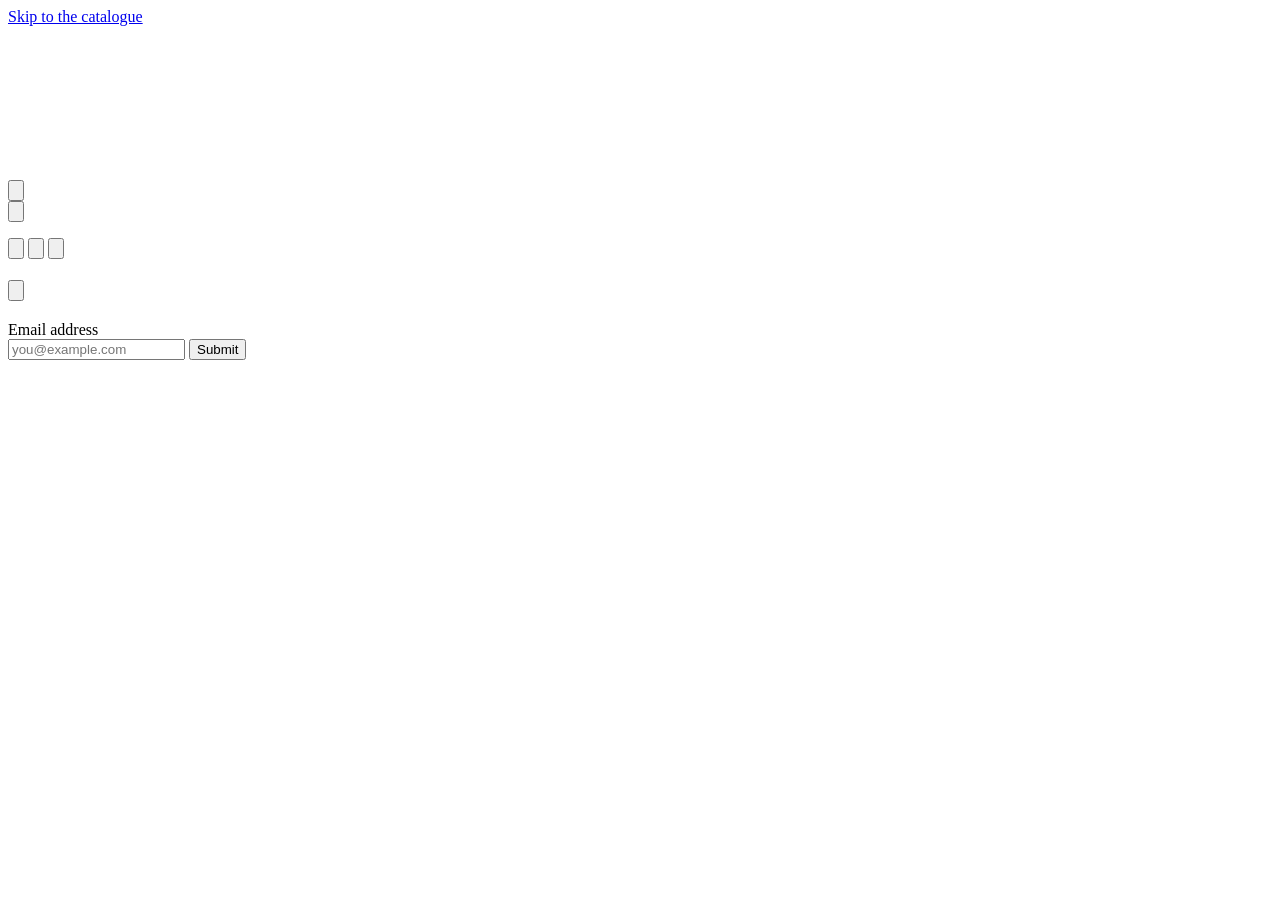
==== index.html @ f0e48a03 "Add files via upload" ====
<!doctype html>
<html lang="en" data-page="home" data-state="list">
<head>
<meta charset="utf-8">
<meta name="viewport" content="width=device-width, initial-scale=1">
<title>Paper &amp; Signal — Ideas worth printing</title>
<meta name="description" content="An independent publisher of short books, one film and one podcast about how things actually work.">
<meta name="theme-color" content="#201819">
<link rel="stylesheet" href="css/tokens.css">
<link rel="stylesheet" href="css/shell.css">
<link rel="stylesheet" href="css/catalog.css">
</head>
<body>

<a class="SkipLink" href="#catalogue">Skip to the catalogue</a>

<!-- =====================================================================
     The stage: a fixed colour fill, an optional tiled backdrop (film), and
     the WebGL canvas that draws the stack of books / the active book.
     ===================================================================== -->
<div class="Stage" aria-hidden="true">
  <div class="Stage__fill" id="stage-fill"></div>
  <div class="Stage__backdrop" id="stage-backdrop"></div>
  <div class="Stage__canvasBox">
    <canvas class="Stage__canvas" id="stage-canvas"></canvas>
  </div>
</div>

<!-- =====================================================================
     Fixed top-left menu: maker's mark, back control, the ruler of product
     indicators (scroll progress + jump targets), and the film / podcast /
     about controls.
     ===================================================================== -->
<nav class="Menu" id="menu" aria-label="Catalogue navigation">
  <button class="Menu__logo" id="menu-logo" aria-label="Paper &amp; Signal — back to the top">
    <svg class="Mark" viewBox="0 0 44 56" role="img" aria-hidden="true" focusable="false">
      <circle class="Mark__arc" cx="22" cy="28" r="17" pathLength="100" />
      <circle class="Mark__arc" cx="22" cy="28" r="11" pathLength="100" />
      <circle class="Mark__arc" cx="22" cy="28" r="5" pathLength="100" />
      <circle class="Mark__dot" cx="31" cy="39" r="2.2" />
    </svg>
  </button>

  <div class="Menu__rail">
    <button class="Menu__back" id="menu-back" type="button">
      <svg class="Menu__backIcon" viewBox="0 0 34 12" aria-hidden="true" focusable="false">
        <path d="M34 6H2M8 1 2 6l6 5" fill="none" stroke-width="1.5" />
      </svg>
      <span class="Menu__label Menu__backLabel" id="menu-backLabel"></span>
    </button>

    <ul class="Ruler" id="ruler"></ul>

    <button class="Menu__film" id="menu-film" type="button">
      <svg class="Menu__filmIcon" viewBox="0 0 16 13" aria-hidden="true" focusable="false">
        <rect x="0.5" y="0.5" width="15" height="12" fill="none" stroke-width="1" />
        <rect x="3" y="3" width="10" height="7" class="Menu__filmCell" />
      </svg>
      <span class="Menu__label" id="menu-filmLabel"></span>
    </button>

    <button class="Menu__podcast" id="menu-podcast" type="button">
      <svg class="Menu__podcastIcon" viewBox="0 0 15 15" aria-hidden="true" focusable="false">
        <circle cx="7.5" cy="7.5" r="6.5" fill="none" stroke-width="1" />
        <path d="M4 7.5h7" stroke-width="1" />
      </svg>
      <span class="Menu__label" id="menu-podcastLabel"></span>
    </button>

    <button class="Menu__about" id="menu-about" type="button" aria-expanded="false">
      <svg viewBox="0 0 20 20" aria-hidden="true" focusable="false">
        <circle cx="10" cy="10" r="9" fill="none" stroke-width="1" />
        <text x="10" y="14.5" text-anchor="middle" font-size="12">?</text>
      </svg>
      <span class="Menu__label" id="menu-aboutLabel"></span>
    </button>
  </div>
</nav>

<main class="Shell" id="shell">
  <header class="Intro" id="intro">
    <h1 class="Intro__brand" id="intro-brand"></h1>
    <p class="Intro__tagline" id="intro-tagline"></p>
  </header>

  <!-- Rows and detail panels are generated from js/content.js -->
  <div class="Catalogue" id="catalogue"></div>
  <div class="Details" id="details"></div>
</main>

<!-- =====================================================================
     The white end panel: about copy, newsletter, social, legal.
     ===================================================================== -->
<section class="Info" id="info" aria-labelledby="info-heading">
  <div class="Info__block">
    <button class="Info__close" id="info-close" type="button">
      <svg viewBox="0 0 12 34" aria-hidden="true" focusable="false">
        <path d="M6 34V2M1 8l5-6 5 6" fill="none" stroke-width="1.5" />
      </svg>
      <span class="Info__closeLabel"></span>
    </button>

    <h2 class="Info__heading" id="info-heading"></h2>
    <div class="Info__copy" id="info-copy"></div>

    <div class="Info__signup">
      <p class="Info__signupCopy" id="info-signup"></p>
      <form class="Signup" id="signup" novalidate>
        <label class="Signup__label" for="signup-email">Email address</label>
        <div class="Signup__row">
          <input class="Signup__input" id="signup-email" type="email" name="email" autocomplete="email"
                 placeholder="you@example.com">
          <button class="Signup__button" type="submit">Submit</button>
        </div>
        <p class="Signup__msg" id="signup-msg" role="status" aria-live="polite"></p>
      </form>
      <p class="Info__note" id="info-note"></p>
    </div>

    <div class="Info__social" id="info-social"></div>
    <div class="Info__legal" id="info-legal"></div>
  </div>
</section>

<!-- =====================================================================
     Film overlay — a full-screen title card with a procedural "trailer".
     ===================================================================== -->
<section class="Film" id="film" hidden aria-labelledby="film-title">
  <button class="Film__back" id="film-back" type="button">
    <svg viewBox="0 0 34 12" aria-hidden="true" focusable="false">
      <path d="M34 6H2M8 1 2 6l6 5" fill="none" stroke-width="1.5" />
    </svg>
    <span class="Menu__label">Close</span>
  </button>

  <div class="Film__poster" id="film-poster">
    <canvas class="Film__trailer" id="film-canvas"></canvas>
    <div class="Film__hero">
      <h2 class="Film__title" id="film-title"></h2>
      <div class="Film__titleFooter">
        <p class="Film__subTitle" id="film-subtitle"></p>
        <button class="Film__play" id="film-play" type="button">
          <svg viewBox="0 0 60 60" aria-hidden="true" focusable="false">
            <circle cx="30" cy="30" r="29" class="Film__playRing" />
            <path d="M24 19l18 11-18 11z" class="Film__playPath" />
          </svg>
          <span class="Film__playLabel" id="film-playLabel">Play trailer</span>
        </button>
      </div>
    </div>
    <div class="Film__scrollHint">Scroll for synopsis, score and credits</div>
  </div>

  <div class="Film__body">
    <section class="Film__section Film__section--synopsis">
      <div class="Film__column Film__column--synopsis">
        <h3 class="Film__columnTitle">Synopsis</h3>
        <p class="Film__bodyText" id="film-synopsis"></p>
      </div>
      <div class="Film__column Film__column--review">
        <h3 class="Film__columnTitle">Reviews</h3>
        <div id="film-reviews"></div>
      </div>
    </section>

    <section class="Film__section Film__section--score">
      <div class="Film__column Film__column--trackList">
        <h3 class="Film__columnTitle">Score</h3>
        <ol class="Tracks" id="film-tracks"></ol>
      </div>
      <div class="Film__column Film__column--score">
        <h3 class="Film__columnTitle">Credits</h3>
        <dl class="Credits" id="film-credits"></dl>
      </div>
    </section>

    <a class="Film__ticker" id="film-ticker" href="#catalogue">
      <span class="Film__tickerText" id="film-tickerText"></span>
    </a>
  </div>
</section>

<!-- Podcast transcript overlay -->
<section class="Transcript" id="transcript" hidden aria-labelledby="transcript-title">
  <button class="Transcript__back" id="transcript-back" type="button">
    <svg viewBox="0 0 34 12" aria-hidden="true" focusable="false">
      <path d="M34 6H2M8 1 2 6l6 5" fill="none" stroke-width="1.5" />
    </svg>
    <span class="Menu__label">Close</span>
  </button>
  <h2 class="Transcript__title" id="transcript-title"></h2>
  <div class="Transcript__bar"><span class="Transcript__fill" id="transcript-fill"></span></div>
  <div class="Transcript__body" id="transcript-body"></div>
</section>

<!-- =====================================================================
     Engineering drawer: live sliders for the 3D stage.
     ===================================================================== -->
<aside class="Panel" id="panel" aria-labelledby="panel-title" hidden>
  <div class="Panel__header">
    <h3 id="panel-title"></h3>
    <button class="Panel__close" id="panel-close" type="button" aria-label="Close">×</button>
  </div>
  <div class="Panel__content" id="panel-content"></div>
  <div class="Panel__foot">
    <button class="Panel__copy" id="panel-copy" type="button"></button>
  </div>
</aside>

<!-- Dismissible card, bottom right -->
<div class="NewCard" id="newcard" hidden>
  <div class="NewCard__body">
    <p class="NewCard__title" id="newcard-title"></p>
    <p class="NewCard__sub" id="newcard-sub"></p>
  </div>
  <div class="NewCard__actions">
    <a class="NewCard__cta" id="newcard-cta" href="#catalogue"></a>
    <button class="NewCard__dismiss" id="newcard-dismiss" type="button"></button>
  </div>
</div>

<!-- Fallback / error surface: never silently blank -->
<div class="Diag" id="diag" hidden>
  <p class="Diag__title">Something is off</p>
  <pre class="Diag__body" id="diag-body"></pre>
</div>

<noscript>
  <p style="padding:4vw;color:#fff">This catalogue needs JavaScript for the 3D stage. The text of every
  title is still in <code>js/content.js</code>.</p>
</noscript>

<script src="js/content.js"></script>
<script src="js/covers.js"></script>
<script src="js/gl.js"></script>
<script src="js/audio.js"></script>
<script src="js/main.js"></script>
</body>
</html>
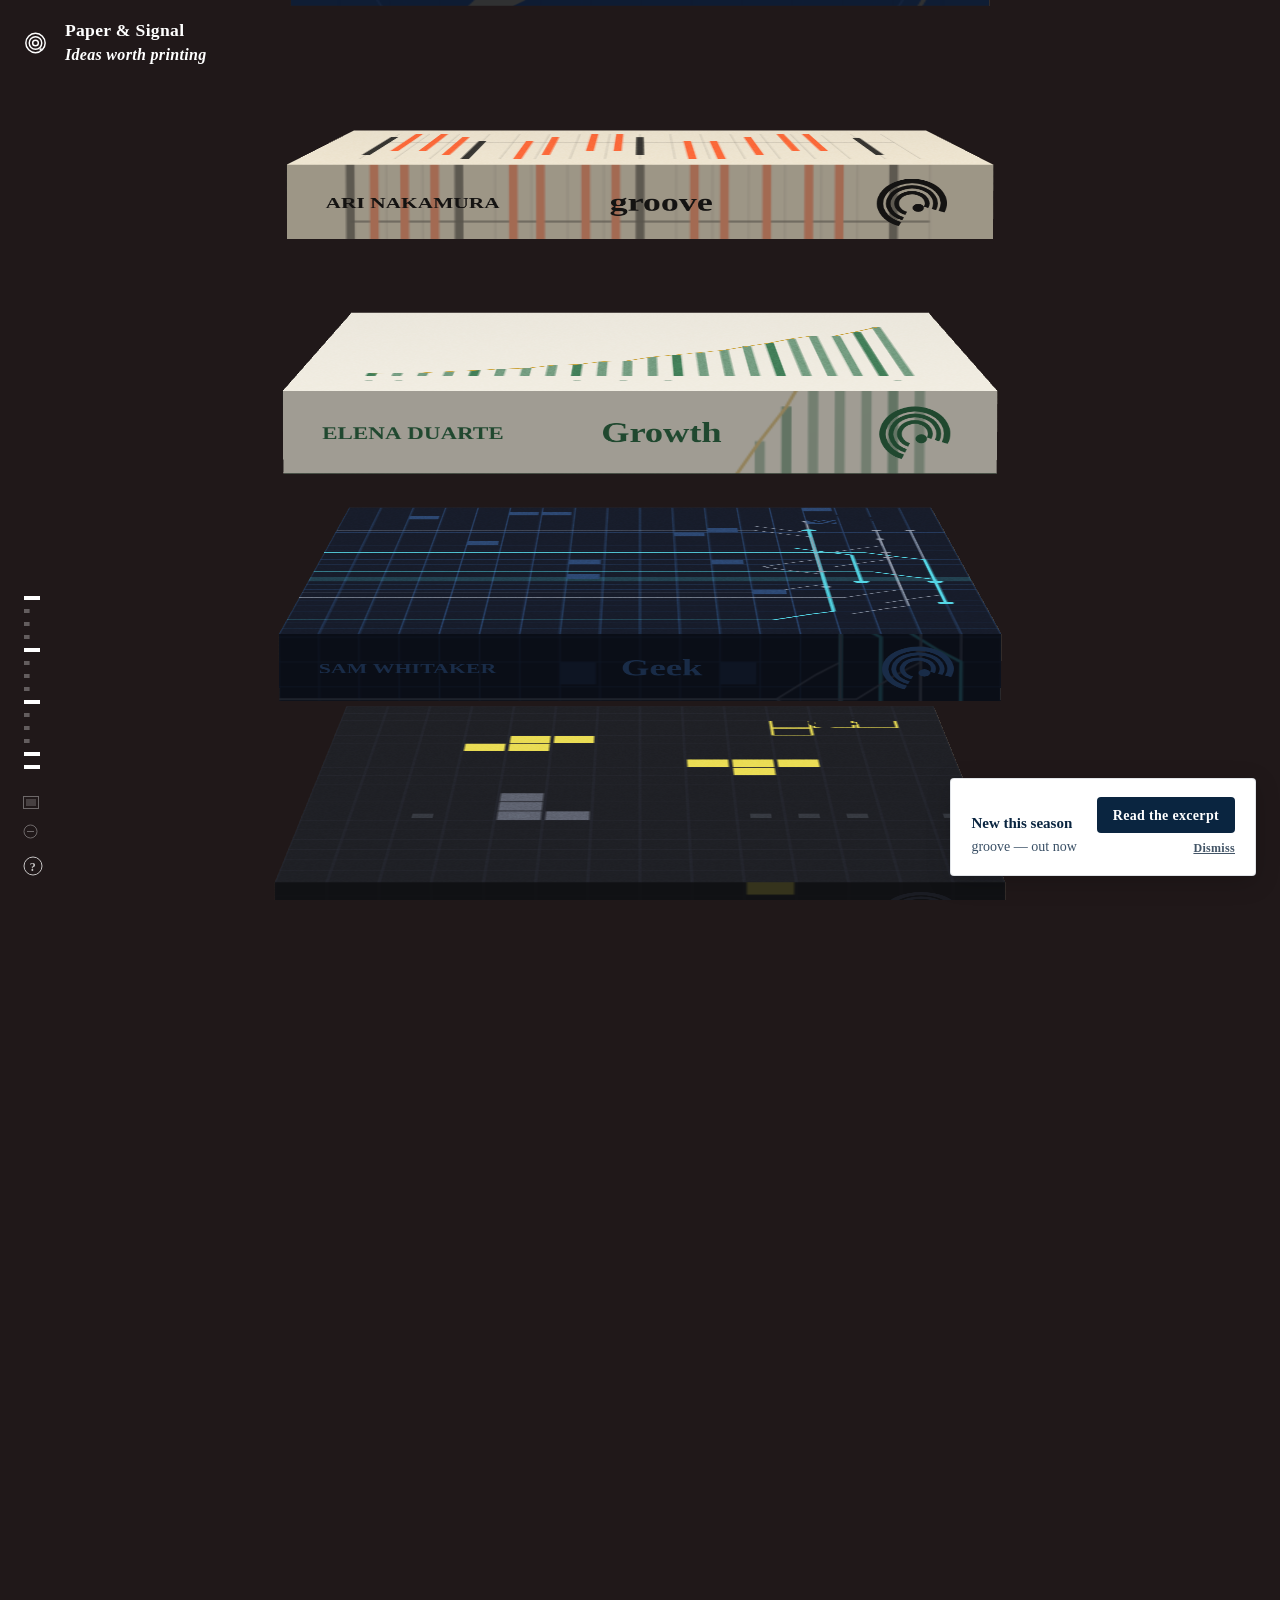
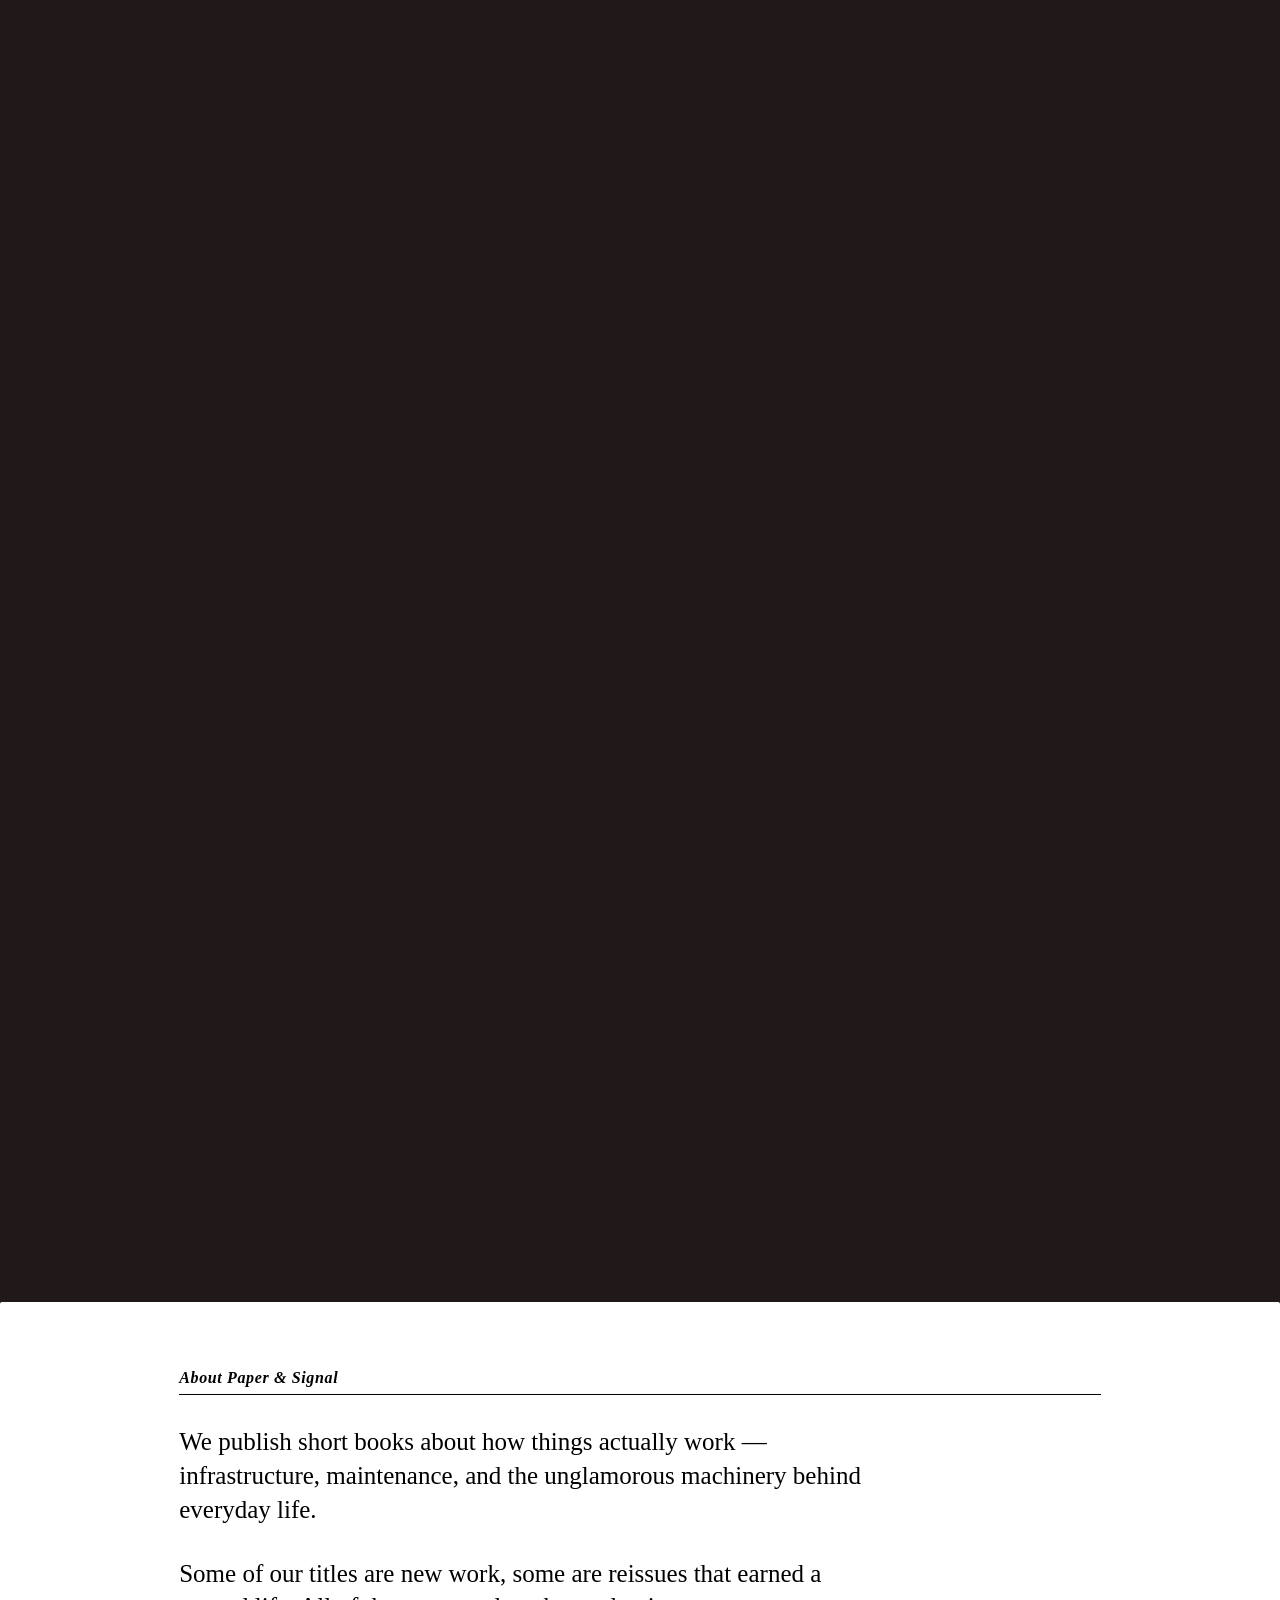
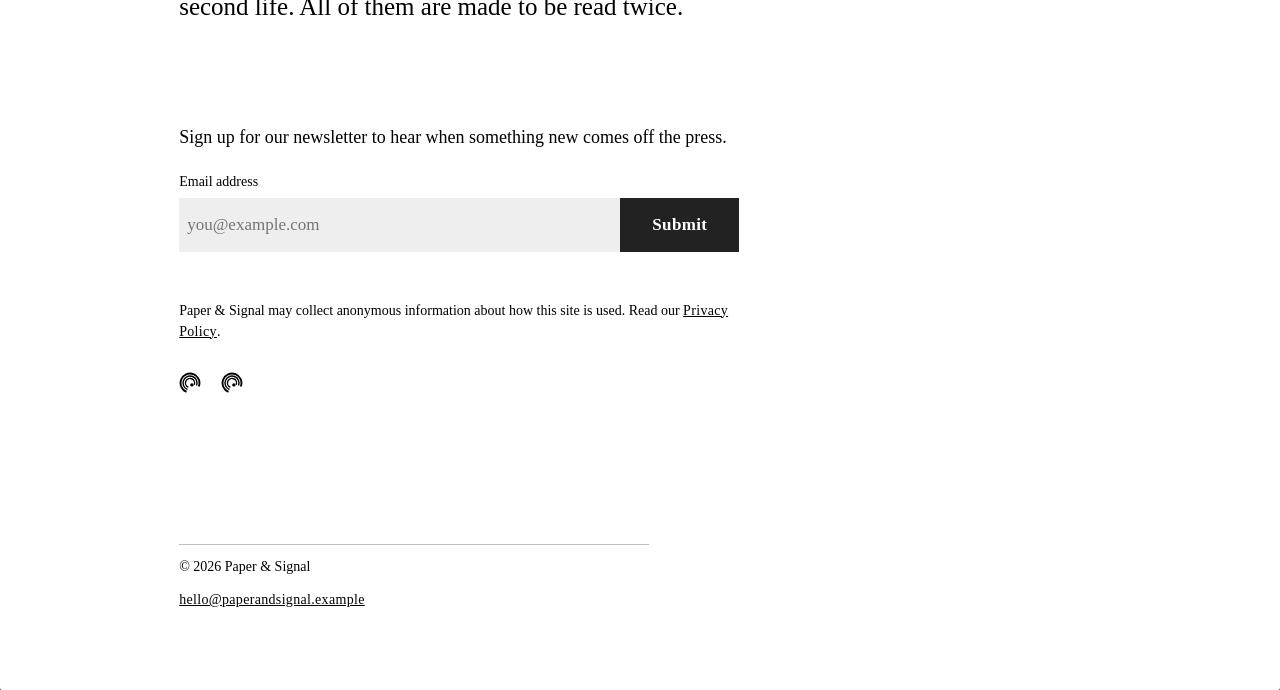
==== commit 84ba3559: "Cache-bust the stylesheets and scripts with a version query GitHub Pages serves static assets with a" ====
--- a/index.html
+++ b/index.html
@@ -6,9 +6,12 @@
 <title>Paper &amp; Signal — Ideas worth printing</title>
 <meta name="description" content="An independent publisher of short books, one film and one podcast about how things actually work.">
 <meta name="theme-color" content="#201819">
-<link rel="stylesheet" href="css/tokens.css">
-<link rel="stylesheet" href="css/shell.css">
-<link rel="stylesheet" href="css/catalog.css">
+<!-- ?v= — bump this whenever you edit a stylesheet or script. GitHub Pages
+     serves static files with a max-age, so without it browsers keep the old
+     copy for minutes and it looks like your change never shipped. -->
+<link rel="stylesheet" href="css/tokens.css?v=7">
+<link rel="stylesheet" href="css/shell.css?v=7">
+<link rel="stylesheet" href="css/catalog.css?v=7">
 </head>
 <body>
 
@@ -230,10 +233,10 @@
   title is still in <code>js/content.js</code>.</p>
 </noscript>
 
-<script src="js/content.js"></script>
-<script src="js/covers.js"></script>
-<script src="js/gl.js"></script>
-<script src="js/audio.js"></script>
-<script src="js/main.js"></script>
+<script src="js/content.js?v=7"></script>
+<script src="js/covers.js?v=7"></script>
+<script src="js/gl.js?v=7"></script>
+<script src="js/audio.js?v=7"></script>
+<script src="js/main.js?v=7"></script>
 </body>
 </html>
--- a/css/tokens.css
+++ b/css/tokens.css
@@ -0,0 +1,169 @@
+/* ============================================================================
+   tokens.css — reset, design tokens, type scale.
+
+   Two colours are visible at any time: --background and --color. Everything
+   else (rules, type, SVG) inherits from --color, so switching a product only
+   changes two custom properties. js/main.js writes them onto <html>.
+   ========================================================================== */
+
+:root {
+  /* layout ---------------------------------------------------------------- */
+  --bodyMargin: calc(10px + 1vw);
+  --windowWidth: 100vw;            /* main.js subtracts the scrollbar width */
+  --vh: 1vh;                       /* main.js writes a px value for 1% of the viewport */
+  --screenHeight: 100%;
+  /* must equal the 3D pitch: js/gl.js -> params.gap (0.324 world units) */
+  --rowHeight: calc(var(--vh) * 24.5);
+  --stageTop: 12vh;
+
+  /* colour ---------------------------------------------------------------- */
+  --background: #201819;
+  --color: #ffffff;
+  --cover: #292432;
+  --gradient: none;
+  --linkColor: var(--color);
+  --focusBoxShadow: 0 0 0 2px var(--background), 0 0 0 3px var(--color);
+
+  /* type ------------------------------------------------------------------ */
+  /* Drop a webfont into assets/fonts and uncomment:
+     @font-face { font-family: "Ivar Text"; font-weight: 400 600;
+                  src: url("../assets/fonts/ivar-text.woff2") format("woff2-variations");
+                  font-display: swap; }                                     */
+  --font-display: "Ivar Display", "Playfair Display", "Songti SC", "Noto Serif SC",
+                  "Source Han Serif SC", Georgia, "Times New Roman", serif;
+  --font-headline: "Ivar Headline", "Playfair Display", "Songti SC", "Noto Serif SC",
+                   "Source Han Serif SC", Georgia, "Times New Roman", serif;
+  --font-text: "Ivar Text", "Songti SC", "Noto Serif SC", "Source Han Serif SC",
+               Georgia, "Times New Roman", serif;
+
+  --tracking: .32px;
+  --rule: 1px solid var(--color);
+
+  /* motion ---------------------------------------------------------------- */
+  --ease-out: cubic-bezier(.25, 1, .5, 1);
+  --fade-fast: .2s;
+  --fade: .3s;
+  --fade-slow: .5s;
+}
+
+/* reset ------------------------------------------------------------------- */
+*, *::before, *::after { box-sizing: border-box; }
+
+/* elements that start hidden stay hidden even when a class sets display */
+[hidden] { display: none !important; }
+
+html, body { margin: 0; padding: 0; }
+
+html {
+  -webkit-font-smoothing: antialiased;
+  -moz-osx-font-smoothing: grayscale;
+  -webkit-text-size-adjust: none;
+  background: var(--background);
+}
+
+body {
+  font-family: var(--font-text);
+  font-weight: 500;
+  font-size: 16px;
+  line-height: 1.5;
+  color: var(--color);
+  background: var(--background);
+  transition: background-color var(--fade) linear, color var(--fade) linear;
+}
+
+blockquote, figure, h1, h2, h3, h4, h5, h6, p, pre, dl, dd, ol, ul { margin: 0; }
+h1, h2, h3, h4, h5, h6 { font-size: 16px; font-weight: 400; line-height: 1; }
+ol, ul { padding: 0; list-style: none; }
+img, canvas, svg { display: block; max-width: 100%; }
+dl, dd { padding: 0; }
+
+a { color: var(--color); text-decoration: none; }
+a, button { letter-spacing: var(--tracking); }
+
+button {
+  padding: 0;
+  margin: 0;
+  background: none;
+  border: none;
+  outline: none;
+  color: inherit;
+  font: inherit;
+  font-family: var(--font-headline);
+  font-weight: 600;
+  font-size: 17px;
+  cursor: pointer;
+  display: block;
+  text-align: left;
+}
+
+/* inverted selection, per state -------------------------------------------- */
+::selection { background: var(--color); color: var(--background); }
+::-moz-selection { background: var(--color); color: var(--background); }
+
+.Info ::selection { background: #000; color: #fff; }
+
+/* focus ring only for keyboard users -------------------------------------- */
+.KeyboardNav :focus-visible {
+  outline: none;
+  box-shadow: var(--focusBoxShadow);
+  border-radius: 2px;
+}
+
+/* the 3D stage uses the pointer; never select text mid-drag */
+html.is-dragging, html.is-dragging * { user-select: none; }
+
+/* shared bits ------------------------------------------------------------- */
+.Rule {
+  display: block;
+  width: 60px;
+  height: 1px;
+  background: var(--color);
+}
+
+/* A small label with a leading 60px rule, as used across the detail panels */
+.Label {
+  display: flex;
+  align-items: center;
+  margin: 80px 0 20px;
+  font-family: var(--font-headline);
+  font-weight: 600;
+  font-style: italic;
+  font-size: 1.2em;
+}
+.Label::before {
+  content: "";
+  width: 60px;
+  height: 1px;
+  margin-right: 16px;
+  border-bottom: 1px solid var(--color);
+}
+
+.SkipLink {
+  position: fixed;
+  top: -100px;
+  left: var(--bodyMargin);
+  z-index: 10000;
+  padding: 10px 16px;
+  background: var(--color);
+  color: var(--background);
+  font-size: 15px;
+  transition: top var(--fade-fast) ease-out;
+}
+.SkipLink:focus { top: var(--bodyMargin); }
+
+.VisuallyHidden {
+  position: absolute;
+  width: 1px; height: 1px;
+  margin: -1px; padding: 0;
+  overflow: hidden;
+  clip: rect(0 0 0 0);
+  white-space: nowrap;
+  border: 0;
+}
+
+/* reduced motion ---------------------------------------------------------- */
+@media (prefers-reduced-motion: reduce) {
+  * { animation-duration: .001ms !important; animation-iteration-count: 1 !important; }
+  body { transition: none; }
+  .Stage__fill, .Stage__backdrop, .Stage__canvas { transition: none; }
+}
--- a/css/shell.css
+++ b/css/shell.css
@@ -0,0 +1,556 @@
+/* ============================================================================
+   shell.css — the stage, the fixed menu and ruler, and every full-screen
+   overlay (film, transcript, the white end panel, the engineering drawer).
+
+   State lives on <html>:
+     .is-ready      stage loaded, safe to reveal
+     .is-nogl       no WebGL: the catalogue shows as printed bands
+     .is-product    a product is open (details replace the catalogue)
+     .is-dragging   the book is being spun (kills text selection + pointers)
+     .is-scrolling  smooth-scroll in flight
+     .is-film .is-transcript .is-panel .is-info
+   ========================================================================== */
+
+/* ---------------------------------------------------------------- stage --- */
+.Stage { position: fixed; inset: 0; z-index: 1; pointer-events: none; }
+
+.Stage__fill,
+.Stage__backdrop {
+  position: fixed;
+  inset: 0;
+  width: 100%;
+  height: var(--screenHeight);
+  background: var(--gradient, var(--background));
+  opacity: 0;
+  will-change: opacity;
+  transition: opacity var(--fade) linear;
+}
+.Stage__fill { background: var(--background); }
+.Stage__backdrop {
+  display: none;
+  background-size: 700px;
+  background-color: #14151a;
+  transition: opacity var(--fade-fast) linear;
+}
+.is-ready .Stage__fill { opacity: 1; }
+
+/* the film gets a tiled poster backdrop behind the stack */
+.is-filmPoster .Stage__backdrop { display: block; animation: BackdropIn 1s ease forwards; }
+@keyframes BackdropIn { from { opacity: 0; } to { opacity: 1; } }
+
+.Stage__canvasBox {
+  position: fixed;
+  top: 0;
+  left: 0;
+  width: 100%;
+  height: var(--screenHeight);
+  display: flex;
+  justify-content: center;
+  z-index: 1;
+  pointer-events: none;
+}
+.Stage__canvas {
+  position: relative;
+  width: 70vw;
+  max-width: 2200px;
+  height: var(--screenHeight);
+  opacity: 0;
+  transition: opacity var(--fade-slow) linear;
+}
+.is-ready .Stage__canvas { opacity: 1; }
+.is-nogl .Stage__canvas { opacity: 0; }
+
+/* ----------------------------------------------------------------- menu --- */
+.Menu {
+  position: fixed;
+  top: 0;
+  left: 0;
+  z-index: 6;
+  display: flex;
+  flex-direction: column;
+  align-items: flex-start;
+  justify-content: space-between;
+  height: calc(var(--screenHeight) * .84);
+  padding: var(--bodyMargin);
+}
+@media (min-width: 811px) { .Menu { height: var(--screenHeight); } }
+
+.Menu__logo { width: 25px; height: 40px; color: var(--color); }
+.Mark { width: 25px; height: 40px; overflow: visible; fill: none; stroke: var(--color); stroke-linecap: round; }
+.Mark__arc { stroke-width: 2.6; }
+.Mark__dot { fill: var(--color); stroke: none; }
+
+/* the loader draws the mark, one stroke at a time ------------------------- */
+.is-ready .Mark__arc { stroke-dasharray: 100; stroke-dashoffset: 100; animation: DrawArc .7s ease forwards; }
+.is-ready .Mark__arc:nth-of-type(2) { animation-delay: .1s; }
+.is-ready .Mark__arc:nth-of-type(3) { animation-delay: .2s; }
+.is-ready .Mark__dot { opacity: 0; animation: DotIn .3s ease .7s forwards; }
+@keyframes DrawArc { to { stroke-dashoffset: 0; } }
+@keyframes DotIn { to { opacity: 1; } }
+
+.Menu__rail {
+  display: flex;
+  flex-direction: column;
+  align-items: flex-start;
+  gap: 2px;
+}
+
+.Menu__label {
+  display: none;
+  white-space: nowrap;
+  font-family: var(--font-headline);
+  font-weight: 600;
+  font-size: 15px;
+  letter-spacing: var(--tracking);
+  color: var(--color);
+}
+.is-ready .Menu__label { display: block; opacity: 0; }
+.Menu__back .Menu__label,
+.Menu__film .Menu__label,
+.Menu__podcast .Menu__label,
+.Menu__about .Menu__label { visibility: hidden; opacity: 0; }
+.Menu__back:hover .Menu__label,
+.Menu__film:hover .Menu__label,
+.Menu__podcast:hover .Menu__label,
+.Menu__about:hover .Menu__label,
+.is-indicatorLabels .Menu__label { visibility: visible; animation: LabelReveal var(--fade-fast) ease forwards; }
+
+@keyframes LabelReveal {
+  from { opacity: 0; transform: translateX(-5px); }
+  to   { opacity: 1; transform: translateX(0); }
+}
+
+/* back control ------------------------------------------------------------ */
+.Menu__back {
+  display: none;
+  align-items: center;
+  color: var(--color);
+  padding-bottom: 8px;
+}
+/* inline SVGs need explicit sizes: the browser default is 300x150 */
+.Menu__backIcon { width: 34px; height: 12px; margin-right: 16px; stroke: var(--color); }
+.is-product .Menu__back { display: flex; }
+
+/* the ruler: one bar per product, doubles as scroll progress ------------- */
+.Ruler { display: flex; flex-direction: column; gap: 3px; margin: 10px 0 14px 1px; }
+.Ruler__item {
+  position: relative;
+  width: 16px;
+  height: 10px;
+  padding: 0;
+  cursor: pointer;
+  transform-origin: 0 50%;
+  transform: scaleX(0);
+  opacity: 0;
+  transition: transform var(--fade) var(--ease-out), opacity var(--fade) var(--ease-out);
+}
+.is-ready .Ruler__item { transform: scaleX(1); opacity: 1; }
+.Ruler__bar {
+  display: block;
+  width: 100%;
+  height: 4px;
+  margin: 3px 0;
+  background: var(--color);
+  opacity: .3;
+  transform-origin: 0 50%;
+  transform: scaleX(.35);
+  transition: opacity var(--fade-fast) linear, transform var(--fade-fast) var(--ease-out);
+}
+.Ruler__item:hover .Ruler__bar,
+.Ruler__item.is-active .Ruler__bar { opacity: 1; }
+.Ruler__item.is-past .Ruler__bar { transform: scaleX(1); }
+.Ruler__item.is-active .Ruler__bar { transform: scaleX(1); }
+.Ruler__label {
+  position: absolute;
+  left: 34px;
+  top: -2px;
+  white-space: nowrap;
+  font-family: var(--font-headline);
+  font-weight: 600;
+  font-size: 15px;
+  color: var(--color);
+  opacity: 0;
+  visibility: hidden;
+}
+.Ruler__item:hover .Ruler__label { visibility: visible; animation: LabelReveal var(--fade-fast) ease forwards; }
+.is-indicatorLabels .Ruler__label { visibility: visible; animation: LabelReveal var(--fade-fast) ease forwards; }
+
+/* film / podcast / about buttons ----------------------------------------- */
+.Menu__film, .Menu__podcast, .Menu__about {
+  display: none;
+  align-items: center;
+  padding-top: 4px;
+  color: var(--color);
+}
+.is-ready .Menu__film, .is-ready .Menu__podcast { display: flex; }
+.Menu__filmIcon, .Menu__podcastIcon { margin-right: 16px; fill: none; stroke: var(--color); opacity: .35; }
+.Menu__filmIcon { width: 16px; height: 13px; }
+.Menu__podcastIcon { width: 15px; height: 15px; }
+.Menu__filmCell { fill: var(--color); stroke: none; opacity: .5; }
+.Menu__film:hover .Menu__filmIcon, .Menu__podcast:hover .Menu__podcastIcon { opacity: 1; }
+.Menu__about { margin-top: 6px; }
+.is-ready .Menu__about { display: flex; }
+.Menu__about svg { width: 20px; height: 20px; fill: none; stroke: var(--color); opacity: .75; }
+.Menu__about svg text { fill: var(--color); stroke: none; font-family: var(--font-headline); }
+.Menu__about:hover svg { opacity: 1; }
+
+/* ------------------------------------------------------------ end panel --- */
+.Info {
+  position: relative;
+  z-index: 4;
+  width: 100%;
+  padding-top: var(--bodyMargin);
+  color: #000;
+  background: #fff;
+  border-radius: 2px;
+  font-size: 17px;
+}
+.Info a { color: #000; text-decoration: underline; }
+.Info__block { padding: 0 6vw; }
+@media (min-width: 900px) { .Info__block { padding: 0 14vw; } }
+.Info__close {
+  position: sticky;
+  top: var(--bodyMargin);
+  z-index: 2;
+  display: flex;
+  align-items: center;
+  padding: var(--bodyMargin) var(--bodyMargin) var(--bodyMargin) 0;
+  color: #000;
+}
+.Info__close svg { stroke: #000; margin-right: 16px; }
+.Info__closeLabel { font-family: var(--font-headline); font-weight: 600; font-size: 15px; }
+.Info__heading {
+  font-family: var(--font-headline);
+  font-style: italic;
+  font-weight: 600;
+  font-size: 16px;
+  letter-spacing: .04rem;
+  padding-bottom: 8px;
+  border-bottom: 1px solid #000;
+}
+.Info__copy { font-size: 21px; line-height: 1.35; margin: 30px 0 100px; }
+@media (min-width: 900px) { .Info__copy { font-size: 25px; padding-right: 25%; } }
+.Info__copy p + p { margin-top: 30px; }
+.Info__signup { max-width: 560px; }
+.Info__signupCopy { font-size: 18px; margin-bottom: 8px; }
+.Info__note { font-size: 14px; margin: 14px 0 20px; }
+.Info__social { display: flex; align-items: center; margin-top: 30px; }
+.Info__socialIcon { margin-right: 20px; }
+.Info__socialIcon svg { width: 22px; height: 22px; fill: #000; }
+.Info__legal { font-size: 14px; line-height: 1.4; max-width: 470px; margin: 80px 0 0; padding: 12px 0 80px; border-top: 1px solid rgba(0,0,0,.25); }
+@media (min-width: 900px) { .Info__legal { margin-top: 150px; } }
+.Info__legal p + p { margin-top: 14px; }
+
+/* newsletter -------------------------------------------------------------- */
+.Signup { margin: 20px 0 12px; }
+.Signup__label { display: block; font-size: 14px; margin-bottom: 6px; }
+.Signup__row { display: flex; }
+.Signup__input {
+  flex: 1 1 auto;
+  width: 460px;
+  max-width: 100%;
+  min-width: 150px;
+  padding: 12px 8px;
+  font-family: Georgia, var(--font-text);
+  font-size: 17px;
+  color: #000;
+  background: rgba(0, 0, 0, .067);
+  border: none;
+  border-radius: 0;
+  outline: none;
+  box-shadow: none;
+}
+.Signup__button {
+  padding: 14px 2.5vw;
+  background: #222;
+  color: #fff;
+  font-family: var(--font-headline);
+  font-size: 17px;
+  white-space: nowrap;
+  transition: background var(--fade-fast) linear;
+}
+.Signup__button:hover { background: #000; }
+.Signup__msg { min-height: 24px; margin-top: 10px; font-size: 18px; }
+.Signup__msg.is-error { color: #a3181a; }
+.Signup__msg.is-success { font-size: 20px; }
+
+/* ----------------------------------------------------------------- film --- */
+.Film {
+  position: fixed;
+  inset: 0;
+  z-index: 1000;
+  overflow-y: auto;
+  overflow-x: hidden;
+  color: #ffd943;
+  background: #121212;
+  opacity: 0;
+  animation: OverlayIn var(--fade) var(--ease-out) forwards;
+}
+@keyframes OverlayIn {
+  from { opacity: 0; transform: scale(.985); }
+  to   { opacity: 1; transform: scale(1); }
+}
+.Film__back {
+  position: fixed;
+  top: var(--bodyMargin);
+  left: var(--bodyMargin);
+  z-index: 4;
+  display: flex;
+  align-items: center;
+  color: #ffd943;
+}
+.Film__back svg { width: 34px; height: 12px; stroke: #ffd943; margin-right: 16px; }
+.Film__back .Menu__label { visibility: hidden; }
+.Film__back:hover .Menu__label { visibility: visible; animation: LabelReveal var(--fade-fast) ease forwards; }
+
+.Film__poster {
+  position: relative;
+  min-height: 100vh;
+  background-size: 700px;
+  background-position: center;
+  display: flex;
+  flex-direction: column;
+  justify-content: flex-end;
+  padding: 0 6vw 12vh;
+}
+.Film__trailer { position: absolute; inset: 0; width: 100%; height: 100%; }
+.Film__hero { position: relative; z-index: 2; }
+.Film__title {
+  font-family: var(--font-display);
+  font-weight: 700;
+  font-size: clamp(40px, 7.4vw, 108px);
+  line-height: .96;
+  letter-spacing: -.01em;
+  padding-bottom: 12px;
+  border-bottom: 1px solid rgba(255, 217, 67, .45);
+}
+.Film__titleFooter { display: flex; align-items: center; justify-content: space-between; gap: 4vw; margin-top: 18px; flex-wrap: wrap; }
+.Film__subTitle { font-family: var(--font-display); font-style: italic; font-size: 21px; }
+.Film__play { display: flex; align-items: center; gap: 14px; color: #ffd943; }
+.Film__play svg { width: 56px; height: 56px; }
+.Film__playRing { fill: none; stroke: #ffd943; stroke-width: 1; }
+.Film__playPath { fill: #ffd943; transition: fill var(--fade-fast) linear; }
+.Film__play:hover .Film__playPath { fill: #121212; }
+.Film__play:hover .Film__playRing { fill: #ffd943; }
+.Film__playLabel { font-family: var(--font-headline); font-weight: 600; font-size: 15px; }
+.Film__scrollHint { position: absolute; left: 6vw; bottom: 3vh; font-size: 14px; font-style: italic; opacity: .6; }
+
+.Film__body { padding: 0 6vw 120px; }
+@media (min-width: 1100px) { .Film__body { padding: 0 14vw 200px; } }
+.Film__section { width: 100%; margin: 0 auto; }
+@media (min-width: 1100px) { .Film__section { max-width: 1280px; display: flex; } }
+.Film__section--synopsis { border-top: 1px solid rgba(255, 217, 67, .45); }
+.Film__column { padding: 10px 0 40px; }
+.Film__column--synopsis { flex-basis: 66.666%; }
+@media (min-width: 1100px) { .Film__column--synopsis { padding-right: 60px; } }
+.Film__column--review { font-size: 15px; line-height: 1.4; flex-basis: 33.333%; margin-top: 60px; }
+@media (min-width: 1100px) { .Film__column--review { border-left: 1px solid rgba(255,217,67,.45); padding-left: 30px; margin-top: 0; } }
+.Film__column--trackList { flex-basis: 33.333%; margin-top: 60px; }
+@media (min-width: 1100px) { .Film__column--trackList { margin-top: 0; margin-bottom: 40px; padding-right: 60px; } }
+.Film__column--score { flex-basis: 66.666%; margin-top: 60px; }
+@media (min-width: 1100px) { .Film__column--score { margin-top: 0; border-left: 1px solid rgba(255,217,67,.45); padding: 10px 30px 40px; border-radius: 32px 0 0 32px; } }
+.Film__columnTitle {
+  font-family: var(--font-headline);
+  font-style: italic;
+  font-weight: 600;
+  font-size: 32px;
+  line-height: 44px;
+  padding-bottom: 10px;
+  margin-bottom: 40px;
+  border-bottom: 1px solid rgba(255, 217, 67, .16);
+}
+@media (min-width: 1100px) { .Film__columnTitle { font-size: 48px; line-height: 68px; margin-bottom: 70px; } }
+.Film__bodyText { font-size: 15px; line-height: 1.5; }
+@media (min-width: 1320px) { .Film__bodyText, .Film__column--review { font-size: 18px; } }
+.Film__ticker {
+  display: block;
+  position: relative;
+  left: 50%;
+  width: 110vw;
+  margin: 0 0 0 -55vw;
+  padding: 40px 0;
+  overflow: hidden;
+  font-style: italic;
+  font-size: 16px;
+  color: #ffd943;
+  border-top: 1px solid rgba(255, 217, 67, .3);
+}
+.Film__tickerText { display: inline-block; white-space: nowrap; animation: Ticker 18s linear infinite; }
+@keyframes Ticker { from { transform: translateX(0); } to { transform: translateX(-50%); } }
+
+/* reviews inside the film ------------------------------------------------ */
+.Review { margin: 0 0 52px; padding-bottom: 30px; border-bottom: 1px solid rgba(255, 217, 67, .16); }
+.Review:last-of-type { border-bottom: none; }
+.Review__quote { margin: 0; }
+.Review__quote::before {
+  content: "“";
+  display: block;
+  font-family: var(--font-text);
+  font-size: 80px;
+  line-height: .22;
+  color: #121212;
+  opacity: .6;
+  -webkit-text-stroke: 1px #ffd943;
+}
+.Review__publication { font-size: 13px; opacity: .7; margin-top: 16px; }
+.Review__author { opacity: .5; }
+
+/* tracks ----------------------------------------------------------------- */
+.Tracks { display: flex; flex-direction: column; gap: 14px; }
+.Track { display: flex; align-items: baseline; }
+.Track__name { flex-shrink: 0; }
+.Track__dots { flex-grow: 1; margin: 0 10px; border-bottom: 1px dotted currentColor; opacity: .3; position: relative; top: -3px; }
+.Track__length { flex-shrink: 0; opacity: .7; }
+
+.Credits { display: grid; grid-template-columns: max-content 1fr; gap: 6px 24px; font-size: 15px; }
+.Credits dt { opacity: .6; }
+.Credits dd { margin: 0; }
+
+/* ----------------------------------------------------------- transcript --- */
+.Transcript {
+  position: fixed;
+  inset: 0;
+  z-index: 1000;
+  padding: 12vh 8vw;
+  overflow-y: auto;
+  background: var(--background);
+  color: var(--color);
+  animation: OverlayIn var(--fade) var(--ease-out) forwards;
+}
+.Transcript__back { display: flex; align-items: center; margin-bottom: 6vh; color: var(--color); }
+.Transcript__back svg { width: 34px; height: 12px; stroke: var(--color); margin-right: 16px; }
+.Transcript__title { font-family: var(--font-display); font-weight: 700; font-size: clamp(26px, 3vw, 44px); margin-bottom: 24px; }
+.Transcript__bar { height: 1px; background: var(--color); opacity: .3; margin-bottom: 40px; }
+.Transcript__fill { display: block; width: 0; height: 1px; background: var(--color); opacity: 1; transition: width .3s linear; }
+.Transcript__body { columns: 2; column-gap: 5vw; max-width: 1280px; font-size: 17px; }
+@media (max-width: 899px) { .Transcript__body { columns: 1; } }
+.Transcript__body p { break-inside: avoid; margin-bottom: 1.4em; }
+.Transcript__who { font-family: var(--font-headline); font-style: italic; font-weight: 600; }
+
+/* ---------------------------------------------------------------- panel --- */
+.Panel {
+  position: fixed;
+  top: 0;
+  right: 0;
+  z-index: 1200;
+  display: flex;
+  flex-direction: column;
+  width: 300px;
+  max-width: 86vw;
+  height: 100vh;
+  color: var(--color);
+  background: var(--background);
+  border-left: 1px solid var(--color);
+  overflow-y: auto;
+  transform: translateX(100%);
+  transition: transform var(--fade) ease-in-out;
+}
+.Panel.is-open { transform: translateX(0); }
+.Panel__header {
+  display: flex;
+  align-items: center;
+  justify-content: space-between;
+  padding: 16px;
+  border-bottom: 1px solid var(--color);
+}
+.Panel__header h3 { font-family: var(--font-headline); font-weight: 600; font-size: 16px; }
+.Panel__close { font-size: 22px; line-height: 1; }
+.Panel__content { padding: 16px; flex: 1 1 auto; }
+.Panel__hint { font-size: 13px; line-height: 1.45; opacity: .7; margin-bottom: 18px; }
+.Panel__group { margin-bottom: 26px; padding-bottom: 18px; border-bottom: 1px solid rgba(255,255,255,.2); }
+.Panel__group h4 { font-family: var(--font-headline); font-size: 14px; font-weight: 600; margin-bottom: 12px; }
+.Panel__slider { margin-bottom: 14px; }
+.Panel__slider label { display: block; font-size: 13px; opacity: .8; margin-bottom: 4px; }
+.Panel__slider span { font-weight: 600; }
+.Panel__slider input[type=range] {
+  -webkit-appearance: none;
+  appearance: none;
+  width: 100%;
+  height: 3px;
+  background: var(--color);
+  border-radius: 3px;
+  outline: none;
+}
+.Panel__slider input[type=range]::-webkit-slider-thumb {
+  -webkit-appearance: none;
+  width: 16px; height: 16px;
+  border-radius: 50%;
+  background: var(--color);
+  border: 2px solid var(--background);
+  cursor: pointer;
+}
+.Panel__slider input[type=range]::-moz-range-thumb {
+  width: 14px; height: 14px;
+  border-radius: 50%;
+  background: var(--color);
+  border: 2px solid var(--background);
+  cursor: pointer;
+}
+.Panel__foot { padding: 16px; border-top: 1px solid var(--color); }
+.Panel__copy {
+  width: 100%;
+  padding: 9px 16px;
+  border: 1px solid var(--color);
+  font-family: var(--font-display);
+  font-weight: 700;
+  font-size: 16px;
+  transition: background var(--fade-fast) linear, color var(--fade-fast) linear;
+}
+.Panel__copy:hover { background: var(--color); color: var(--background); }
+
+/* -------------------------------------------------------------- newCard --- */
+.NewCard {
+  position: fixed;
+  right: 24px;
+  bottom: 24px;
+  z-index: 900;
+  display: flex;
+  align-items: flex-end;
+  gap: 20px;
+  max-width: 420px;
+  padding: 18px 20px;
+  color: #0a2540;
+  background: #fff;
+  border: 1px solid rgba(10, 37, 64, .12);
+  border-radius: 4px;
+  box-shadow: 0 6px 24px rgba(0, 0, 0, .18);
+  animation: CardIn var(--fade) var(--ease-out);
+}
+@keyframes CardIn { from { opacity: 0; transform: translateY(16px); } to { opacity: 1; transform: translateY(0); } }
+.is-product .NewCard { display: none; }   /* never sit on top of a book's copy */
+.NewCard.is-closing { opacity: 0; transform: translateY(16px); transition: opacity var(--fade) var(--ease-out), transform var(--fade) var(--ease-out); }
+.NewCard__title { font-weight: 600; font-size: 15px; font-family: var(--font-headline); }
+.NewCard__sub { font-size: 14px; opacity: .8; margin-top: 2px; }
+.NewCard__actions { display: flex; flex-direction: column; align-items: flex-end; gap: 6px; }
+.NewCard__cta {
+  display: inline-flex;
+  align-items: center;
+  gap: 6px;
+  height: 36px;
+  padding: 0 16px;
+  color: #fff;
+  background: #0a2540;
+  border-radius: 4px;
+  font-family: var(--font-headline);
+  font-weight: 600;
+  font-size: 14px;
+  transition: background var(--fade-fast) linear;
+}
+.NewCard__cta:hover { background: #1a3a5c; }
+.NewCard__dismiss { font-size: 12px; color: #425466; text-decoration: underline; }
+
+/* ---------------------------------------------------------------- diag ---- */
+.Diag {
+  position: fixed;
+  left: var(--bodyMargin);
+  bottom: var(--bodyMargin);
+  z-index: 2000;
+  max-width: 520px;
+  padding: 14px 16px;
+  color: #ffd0d0;
+  background: rgba(60, 12, 12, .92);
+  border: 1px solid #ff8a8a;
+  font-size: 13px;
+}
+.Diag__title { font-family: var(--font-headline); font-weight: 600; margin-bottom: 6px; }
+.Diag__body { margin: 0; white-space: pre-wrap; font-family: ui-monospace, Menlo, Consolas, monospace; font-size: 12px; }
--- a/css/catalog.css
+++ b/css/catalog.css
@@ -0,0 +1,373 @@
+/* ============================================================================
+   catalog.css — the catalogue rows (the invisible hit areas that drive the 3D
+   stack), the detail panels, and the small editorial components inside them.
+   ========================================================================== */
+
+/* ---------------------------------------------------------------- intro --- */
+.Intro {
+  position: absolute;
+  top: 0;
+  left: 0;
+  width: 100%;
+  z-index: 3;
+  padding: 0 calc(42.5px + 1.75vw);
+  margin-top: calc(9px + 1vw);
+  margin-bottom: calc(20 * var(--vh));
+  letter-spacing: var(--tracking);
+  line-height: 1.4;
+  transition: opacity var(--fade-slow) linear;
+}
+.Intro__brand {
+  font-family: var(--font-headline);
+  font-weight: 600;
+  font-size: 1.1rem;
+  margin-bottom: 6px;
+}
+.Intro__tagline {
+  font-family: var(--font-headline);
+  font-weight: 600;
+  font-style: italic;
+  line-height: 1.3;
+}
+.is-product .Intro,
+.is-dragging .Intro { opacity: 0; pointer-events: none; }
+
+/* ------------------------------------------------------------- catalogue --- */
+.Shell { position: relative; }
+/* The stack starts below the page header. js/main.js writes the same offset into
+   the 3D stage, so the row grid and the slabs stay locked together. */
+.Catalogue { position: relative; z-index: 2; width: var(--windowWidth); padding-top: var(--stageTop, 12vh); }
+
+.Catalogue__row {
+  position: relative;
+  display: flex;
+  align-items: center;
+  justify-content: center;
+  width: 100%;
+  height: var(--rowHeight);
+  padding: 0;
+  font-size: 16px;
+  line-height: 1.5;
+  color: var(--color);
+  background: var(--rowBackground, transparent);
+  cursor: pointer;
+  opacity: 0;                       /* the 3D stack is the visible thing */
+  pointer-events: none;
+  user-select: none;
+  -webkit-tap-highlight-color: transparent;
+  transition: opacity var(--fade-fast) linear;
+}
+.is-ready .Catalogue__row { pointer-events: auto; }
+.is-scrolling .Catalogue__row,
+.is-product .Catalogue__row { pointer-events: none; }
+
+.Catalogue__text { display: flex; align-items: baseline; gap: 50px; text-align: left; }
+.Catalogue__title { font-family: var(--font-headline); font-weight: 600; }
+.Catalogue__author { font-family: var(--font-text); font-style: italic; opacity: .85; }
+.Catalogue__row--film .Catalogue__text,
+.Catalogue__row--podcast .Catalogue__text { flex-direction: column; gap: 6px; align-items: flex-start; }
+.Catalogue__row--film .Catalogue__title,
+.Catalogue__row--podcast .Catalogue__title { font-family: var(--font-display); font-style: italic; font-size: 21px; }
+
+/* No WebGL: the catalogue becomes printed bands, exactly like the fallback */
+.is-nogl .Catalogue__row { opacity: 1; color: var(--rowColor, var(--color)); }
+.is-nogl .Catalogue__row + .Catalogue__row { border-top: 1px solid var(--rowColor, var(--color)); }
+.is-nogl .Catalogue__row--film,
+.is-nogl .Catalogue__row--podcast { height: 100vh; align-items: flex-start; padding-top: 30px; }
+
+/* ------------------------------------------------------------- details ---- */
+.Details { position: relative; z-index: 3; display: none; }
+.is-product .Catalogue { display: none; }
+.is-product .Details { display: block; }
+.is-product .Intro { display: none; }
+
+.Detail { display: none; }
+.Detail.is-active {
+  display: block;
+  animation: DetailIn var(--fade-slow) linear var(--fade) forwards;
+  opacity: 0;
+}
+@keyframes DetailIn { from { opacity: 0; } to { opacity: 1; } }
+.is-nogl .Detail.is-active { opacity: 1; animation: none; }
+
+.Detail__panel { padding: 0 6vw calc(10 * var(--vh)) 14vw; font-size: 17px; line-height: 1.5; color: var(--color); }
+@media (min-width: 900px) { .Detail__panel { padding: 0 8vw calc(25 * var(--vh)); } }
+.Detail__panel a { text-decoration: underline; }
+
+.Detail__info {
+  position: relative;
+  display: flex;
+  flex-direction: column;
+  max-width: 1280px;
+  margin: auto;
+  padding: 0;
+  transform: translateY(20px);
+}
+@media (min-width: 900px) { .Detail__info { flex-direction: row; } }
+.is-product .Detail.is-active .Detail__info { transition: transform 1s ease .5s; transform: translateY(0); }
+.is-nogl .Detail.is-active .Detail__info { transform: none; transition: none; }
+
+/* the stage the book is drawn on — also the drag surface ------------------ */
+.Detail__left {
+  display: flex;
+  justify-content: center;
+  align-items: flex-start;
+  padding-top: calc(35 * var(--vh));
+  height: calc(65 * var(--vh));
+  cursor: grab;
+}
+.is-dragging .Detail__left { cursor: grabbing; }
+@media (min-width: 900px) {
+  /* tall enough to sit under the book the canvas draws, so the drag lands */
+  .Detail__left { flex-basis: 58%; height: auto; min-height: calc(62 * var(--vh)); padding-top: calc(20 * var(--vh)); }
+}
+.Detail__right { display: flex; flex-direction: column; align-items: flex-start; }
+@media (min-width: 900px) { .Detail__right { flex-basis: 42%; padding-top: calc(20 * var(--vh)); } }
+
+.Detail__title {
+  font-family: var(--font-display);
+  font-weight: 700;
+  font-size: calc(19px + .75vw);
+  line-height: 1.4;
+}
+@media (min-width: 1600px) { .Detail__title { font-size: 1.75em; line-height: 1.4em; letter-spacing: var(--tracking); } }
+.Detail__author {
+  font-family: var(--font-display);
+  font-weight: 500;
+  font-style: italic;
+  font-size: 21px;
+  margin-top: 6px;
+}
+.Detail__hr { margin: 20px 0; }
+.Detail__lede { margin-top: 14px; margin-bottom: 20px; max-width: 46ch; }
+.Detail__body p + p { margin-top: 1.2em; }
+
+/* film / podcast panels put a poster in the left column instead of the 3D book */
+.Detail__panel--film .Detail__left,
+.Detail__panel--podcast .Detail__left { cursor: default; padding-top: calc(14 * var(--vh)); }
+.Detail__panel--film .Detail__right,
+.Detail__panel--podcast .Detail__right { padding-top: calc(14 * var(--vh)); }
+
+/* generic text link, matching the reference's .Link component */
+.Link { cursor: pointer; font-weight: 600; transition: opacity var(--fade-fast) linear; }
+.Link:hover { opacity: .7; }
+
+.Detail__bio { max-width: 62ch; margin-top: 4px; }
+
+/* buy links --------------------------------------------------------------- */
+.Detail__buyOptions { display: flex; flex-direction: column; width: 100%; margin-top: 24px; }
+.BuyGroup { display: flex; flex-direction: column; align-items: stretch; }
+.BuyGroup + .BuyGroup { margin-top: 36px; }
+.BuyGroup__label {
+  font-family: var(--font-display);
+  font-weight: 500;
+  font-style: italic;
+  font-size: 21px;
+  line-height: 1.2;
+  margin-bottom: 14px;
+}
+
+.Buy {
+  position: relative;
+  display: inline-flex;
+  align-items: center;
+  justify-content: space-between;
+  margin-bottom: -1px;
+  padding: 0 0 0 16px;
+  border: 1px solid var(--color);
+  font-family: var(--font-display);
+  font-weight: 700;
+  line-height: 1.2;
+  z-index: 3;
+  pointer-events: auto;
+  transition: background .1s linear;
+}
+.Buy::before, .Buy::after {
+  content: "";
+  position: absolute;
+  left: 0;
+  width: 100%;
+  height: 1px;
+  background: var(--color);
+  transition: transform var(--fade-fast) ease-out;
+}
+.Buy::before { top: -1px; }
+.Buy::after { bottom: -1px; }
+.Buy__bar {
+  position: absolute;
+  left: 0;
+  top: 0;
+  width: 4px;
+  height: 100%;
+  background: var(--color);
+  transform: scaleX(0);
+  transform-origin: 0 50%;
+  transition: transform var(--fade) ease-out;
+}
+.Buy__label { position: relative; top: 1px; transition: transform var(--fade) ease-out; }
+.Buy__icon {
+  position: relative;
+  display: flex;
+  align-items: center;
+  justify-content: center;
+  align-self: stretch;
+  padding: 18px 10px 16px 11px;
+  margin-left: 17px;
+  border-left: .5px solid var(--color);
+  background: var(--background);
+  overflow: hidden;
+  transition: transform .1s linear, background .1s linear;
+}
+.Buy__iconPair { position: relative; width: 9px; height: 9px; }
+.Buy__arrow, .Buy__arrowAlt { position: absolute; left: 0; top: 0; width: 9px; height: 9px; fill: var(--color); transition: transform .4s var(--ease-out); }
+.Buy__arrowAlt { transform: translate(-30px, 30px); }
+.Buy:hover .Buy__icon, .Buy:focus-visible .Buy__icon { background: var(--color); transform: translateX(1px); }
+.Buy:hover .Buy__arrow, .Buy:focus-visible .Buy__arrow { transform: translate(30px, -30px); }
+.Buy:hover .Buy__arrowAlt, .Buy:focus-visible .Buy__arrowAlt { transform: translate(0, 0); }
+.Buy:hover .Buy__label { transform: translateX(4px); }
+.Buy:hover::before { transform: translateY(1px); }
+.Buy:hover::after { transform: translateY(-1px); }
+.Buy:hover .Buy__bar { transform: scaleX(1); }
+
+/* inline link groups (like the reference's bordered pair) ------------------ */
+.LinkGroup { display: inline-flex; margin-top: 32px; margin-bottom: 22px; border: 1px solid; font-size: 17px; }
+.LinkGroup__cell { display: inline-block; transition: background var(--fade-fast) linear; }
+.LinkGroup__cell + .LinkGroup__cell { border-left: 1px solid; }
+.LinkGroup__cell:hover { background: var(--color); color: var(--background); }
+.LinkGroup__link {
+  display: flex;
+  align-items: center;
+  justify-content: center;
+  padding: 8px 16px;
+  text-decoration: none;
+  color: inherit;
+  font-family: var(--font-display);
+  font-weight: 700;
+}
+
+/* author ------------------------------------------------------------------ */
+.Bio { max-width: 62ch; }
+.Bio p + p { margin-top: 1em; }
+.Bio__portrait { width: 160px; height: auto; margin: 16px 0 4px; border: 1px solid var(--color); }
+
+/* praise ------------------------------------------------------------------ */
+.PraiseList { max-width: 1280px; margin: auto; }
+@media (min-width: 900px) { .PraiseList { padding: 40px 0; } }
+.PraiseList__grid { display: grid; grid-template-columns: 1fr; gap: 0 4vw; }
+@media (min-width: 900px) { .PraiseList__grid { grid-template-columns: repeat(3, 1fr); } }
+.Praise { break-inside: avoid; margin-bottom: 40px; padding-top: 40px; }
+.Praise__quote { margin-bottom: 24px; }
+.Praise__quote::before {
+  content: "“";
+  display: block;
+  font-family: var(--font-text);
+  font-size: 80px;
+  line-height: .22;
+}
+.Praise__quote::after {
+  content: "";
+  display: block;
+  width: 40px;
+  height: 1px;
+  margin-top: 24px;
+  background: var(--color);
+  opacity: .4;
+}
+.Praise__name { font-family: var(--font-headline); font-weight: 600; }
+.Praise__role { opacity: .7; padding-right: 40px; }
+
+/* zine / video frames ----------------------------------------------------- */
+.Zine { position: relative; margin-top: 40px; max-width: 380px; }
+.Zine__link { position: relative; display: block; }
+.Zine__img { display: block; width: 100%; height: auto; margin-bottom: 8px; border: 1px solid var(--color); cursor: pointer; }
+.Zine__cta {
+  position: absolute;
+  top: 16px;
+  right: 12px;
+  display: flex;
+  align-items: center;
+  padding: 8px 15px 6px;
+  background: var(--background);
+  border: 1px solid var(--color);
+  font-family: var(--font-headline);
+  font-weight: 600;
+  font-size: 14px;
+}
+.Zine__link:hover .Zine__cta { background: var(--color); color: var(--background); }
+.Zine__icon { width: 9px; height: 9px; margin-left: 10px; fill: currentColor; }
+.Zine__caption { font-size: 14px; opacity: .7; }
+
+/* podcast episodes -------------------------------------------------------- */
+.Season { position: relative; padding-left: 0; font-family: var(--font-headline); font-style: italic; font-weight: 600; font-size: 21px; margin: 34px 0; }
+.Season::before { content: ""; display: block; width: 60px; height: 1px; margin-bottom: 14px; background: var(--color); }
+.Episodes { border-top: 1px solid var(--color); }
+.Episode { border-bottom: 1px solid var(--color); opacity: .5; }
+.Episode--published { opacity: 1; }
+.Episode__eyebrow {
+  position: relative;
+  display: flex;
+  align-items: center;
+  justify-content: space-between;
+  gap: 20px;
+  width: 100%;
+  padding: 18px 40px 18px 0;
+  font-family: var(--font-display);
+  font-weight: 600;
+  font-size: 17px;
+  cursor: pointer;
+}
+.Episode__plus { position: absolute; right: 0; top: 50%; width: 14px; height: 8px; margin-top: -4px; }
+.Episode__plus::before, .Episode__plus::after {
+  content: "";
+  position: absolute;
+  right: 0;
+  top: 50%;
+  width: 14px;
+  height: 2px;
+  background: var(--color);
+  transition: transform var(--fade) ease-out;
+}
+.Episode__plus::after { transform: rotate(90deg); }
+.Episode.is-expanded .Episode__plus::before { transform: rotate(-135deg); }
+.Episode.is-expanded .Episode__plus::after { transform: rotate(-45deg); }
+.Episode__body { height: 0; overflow: hidden; }
+.Episode.is-expanded .Episode__body { height: auto; overflow: visible; padding-bottom: 28px; }
+.Episode__summary { margin: 1.4em 0; max-width: 62ch; }
+.Episode__notes { font-size: 15px; opacity: .75; font-style: italic; }
+.Episode__guests { margin: 1.4em 0 0; font-size: 15px; }
+.Episode__guestName { font-weight: 600; }
+.Episode__guestRole { opacity: .7; }
+.Episode__audio { margin-top: 1.6em; display: flex; align-items: flex-end; gap: 18px; flex-wrap: wrap; }
+.Episode__wave {
+  width: min(520px, 60vw);
+  height: 50px;
+  border: 1px solid var(--color);
+  padding: 4px 8px;
+}
+.Episode__play {
+  display: inline-flex;
+  align-items: center;
+  gap: 10px;
+  padding: 8px 16px;
+  border: 1px solid var(--color);
+  font-family: var(--font-headline);
+  font-weight: 600;
+  font-size: 15px;
+  transition: background var(--fade-fast) linear, color var(--fade-fast) linear;
+}
+.Episode__play:hover { background: var(--color); color: var(--background); }
+.Episode__time { font-size: 14px; opacity: .7; font-variant-numeric: tabular-nums; }
+.TranscriptLink {
+  display: inline-flex;
+  margin-top: 20px;
+  padding: 8px 16px;
+  border: 1px solid var(--color);
+  font-family: var(--font-display);
+  font-weight: 700;
+  font-size: 16px;
+  transition: background var(--fade-fast) linear, color var(--fade-fast) linear;
+}
+.TranscriptLink:hover { background: var(--color); color: var(--background); }
+
+/* film panel inside the catalogue ---------------------------------------- */
+.Detail__filmPoster { width: 100%; border: 1px solid var(--color); }
